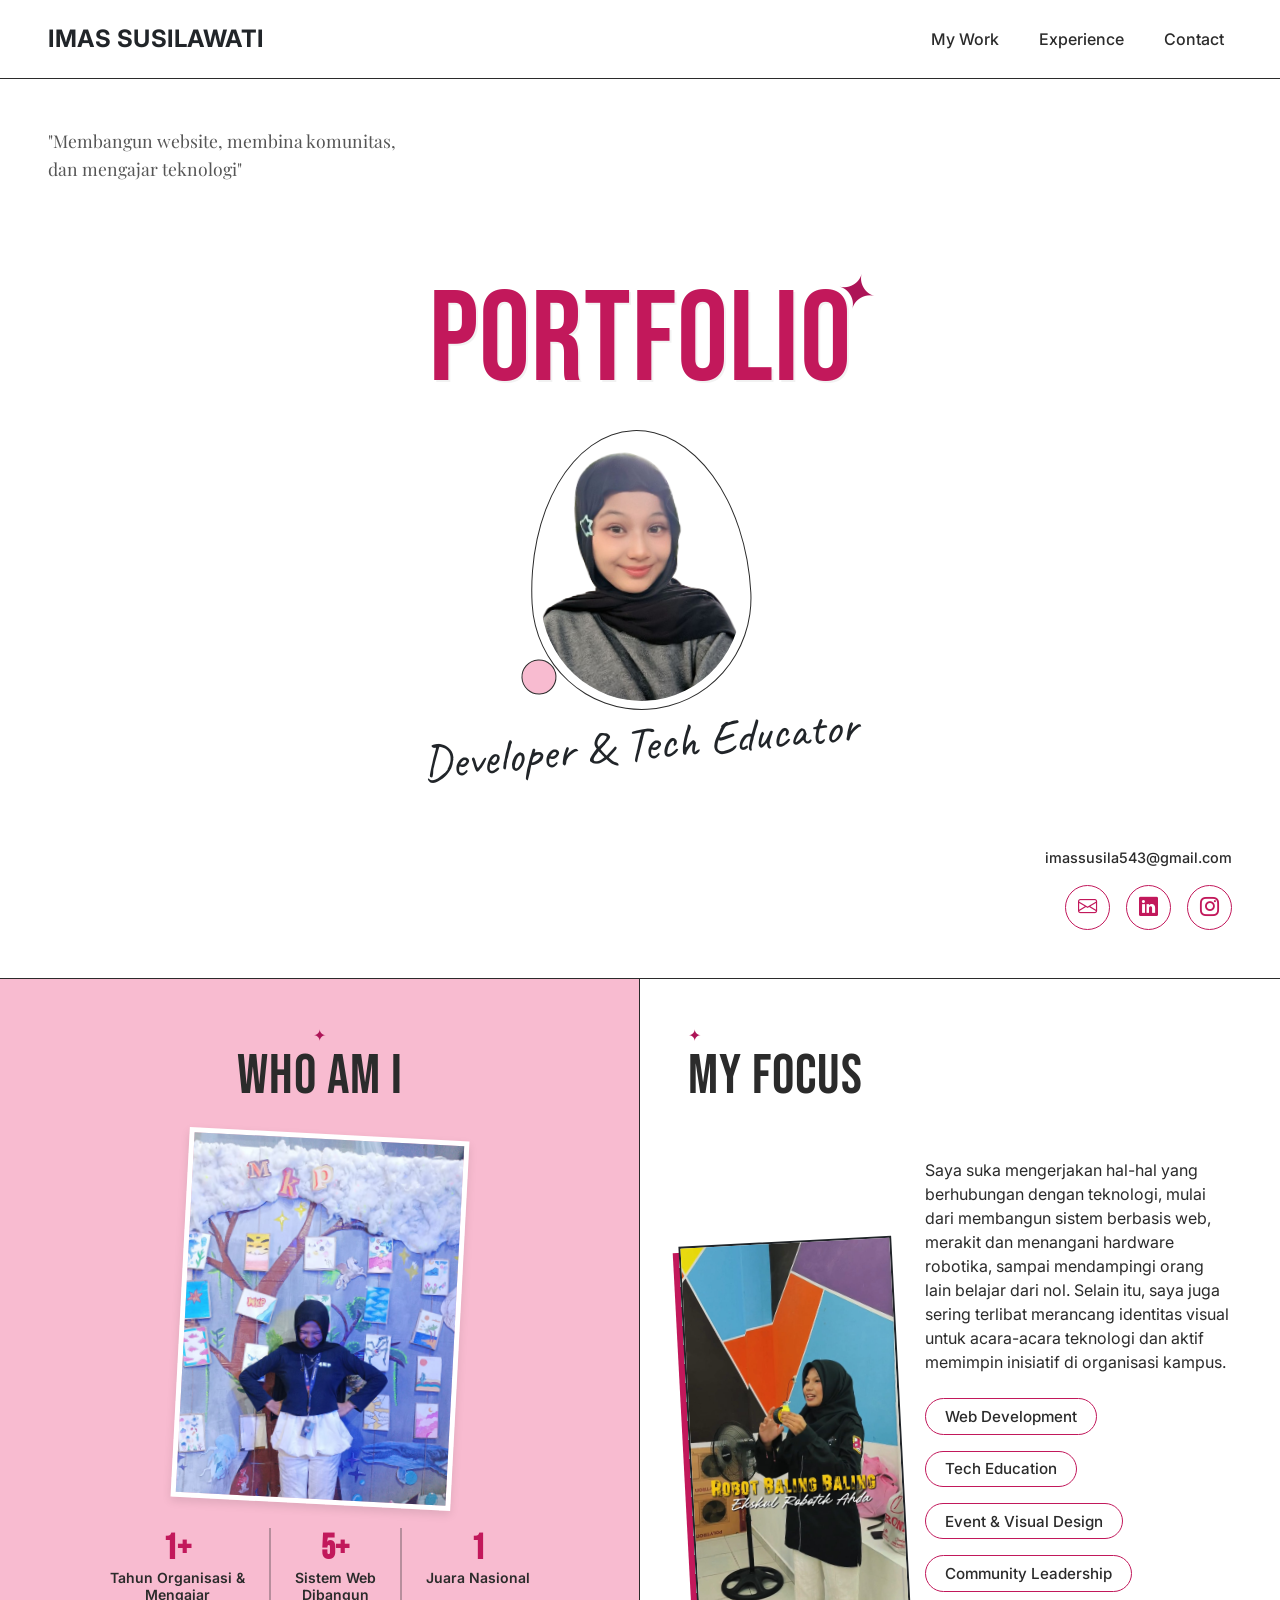
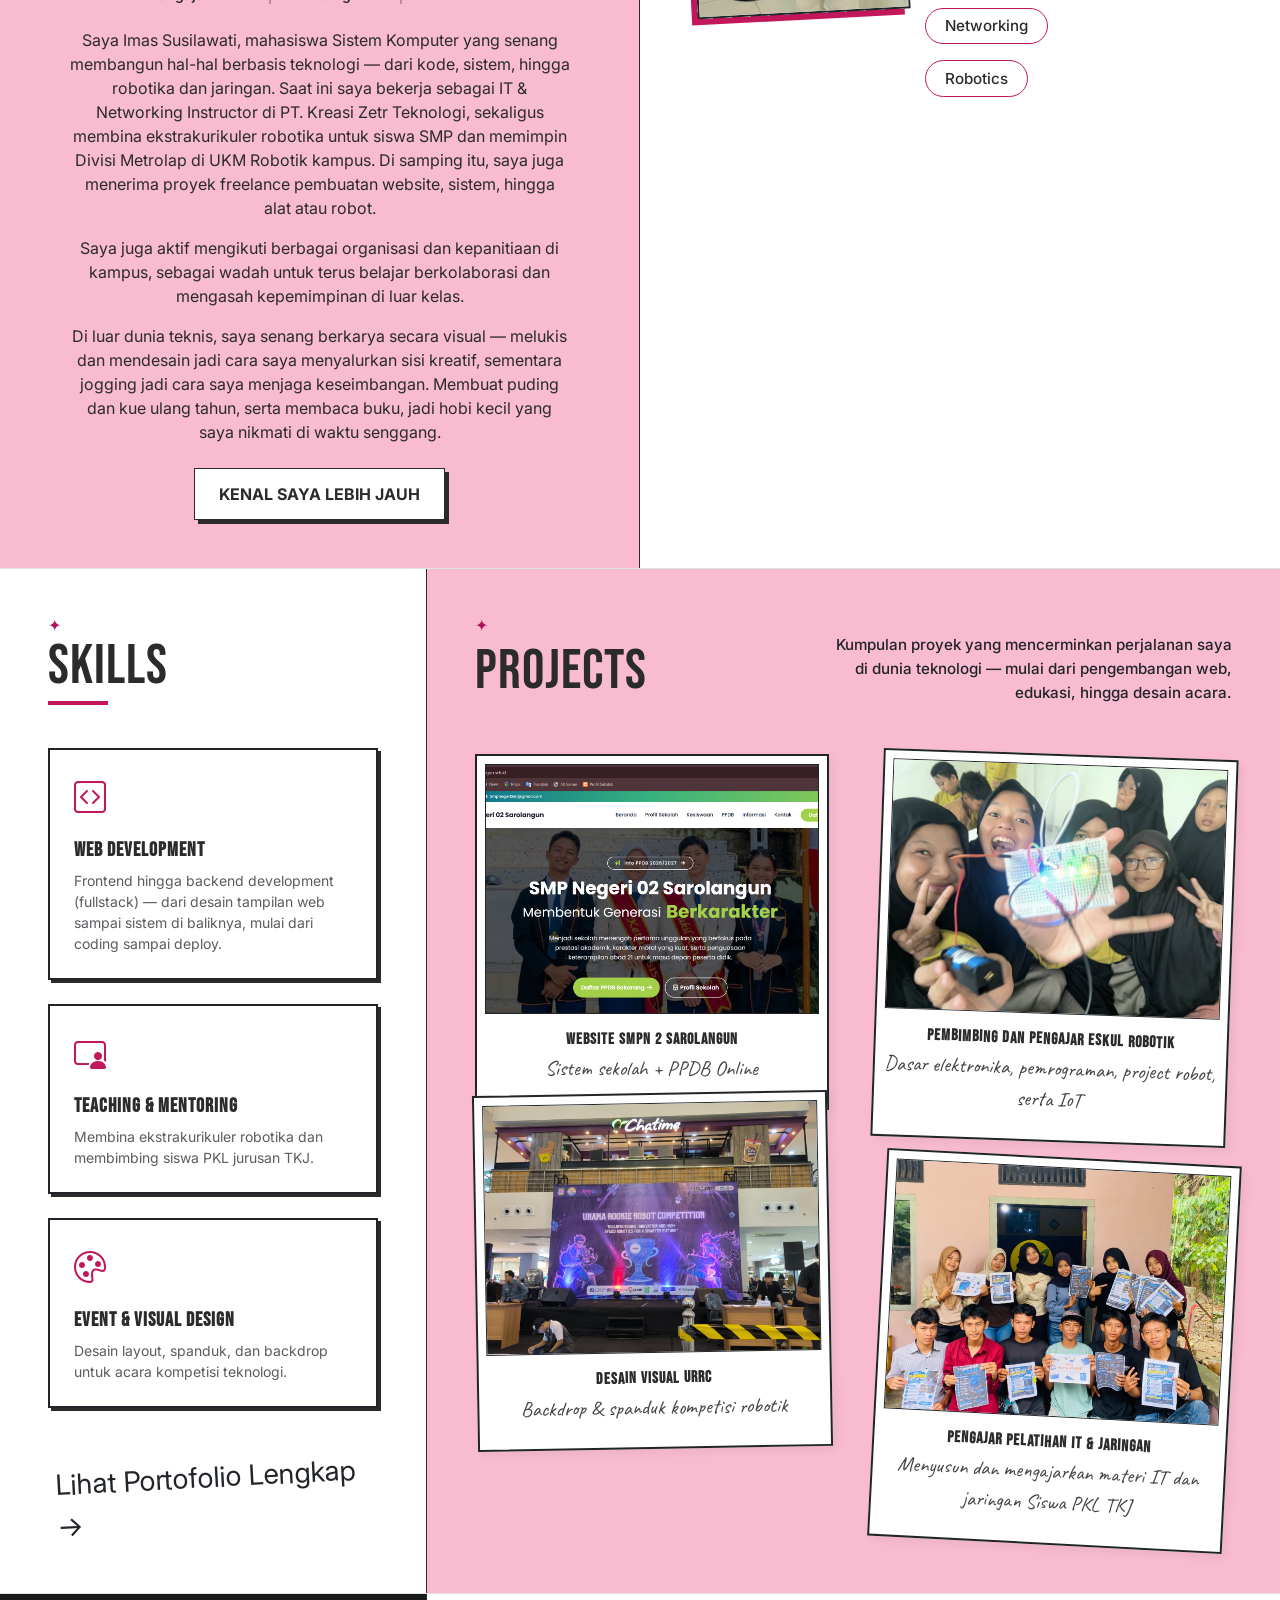
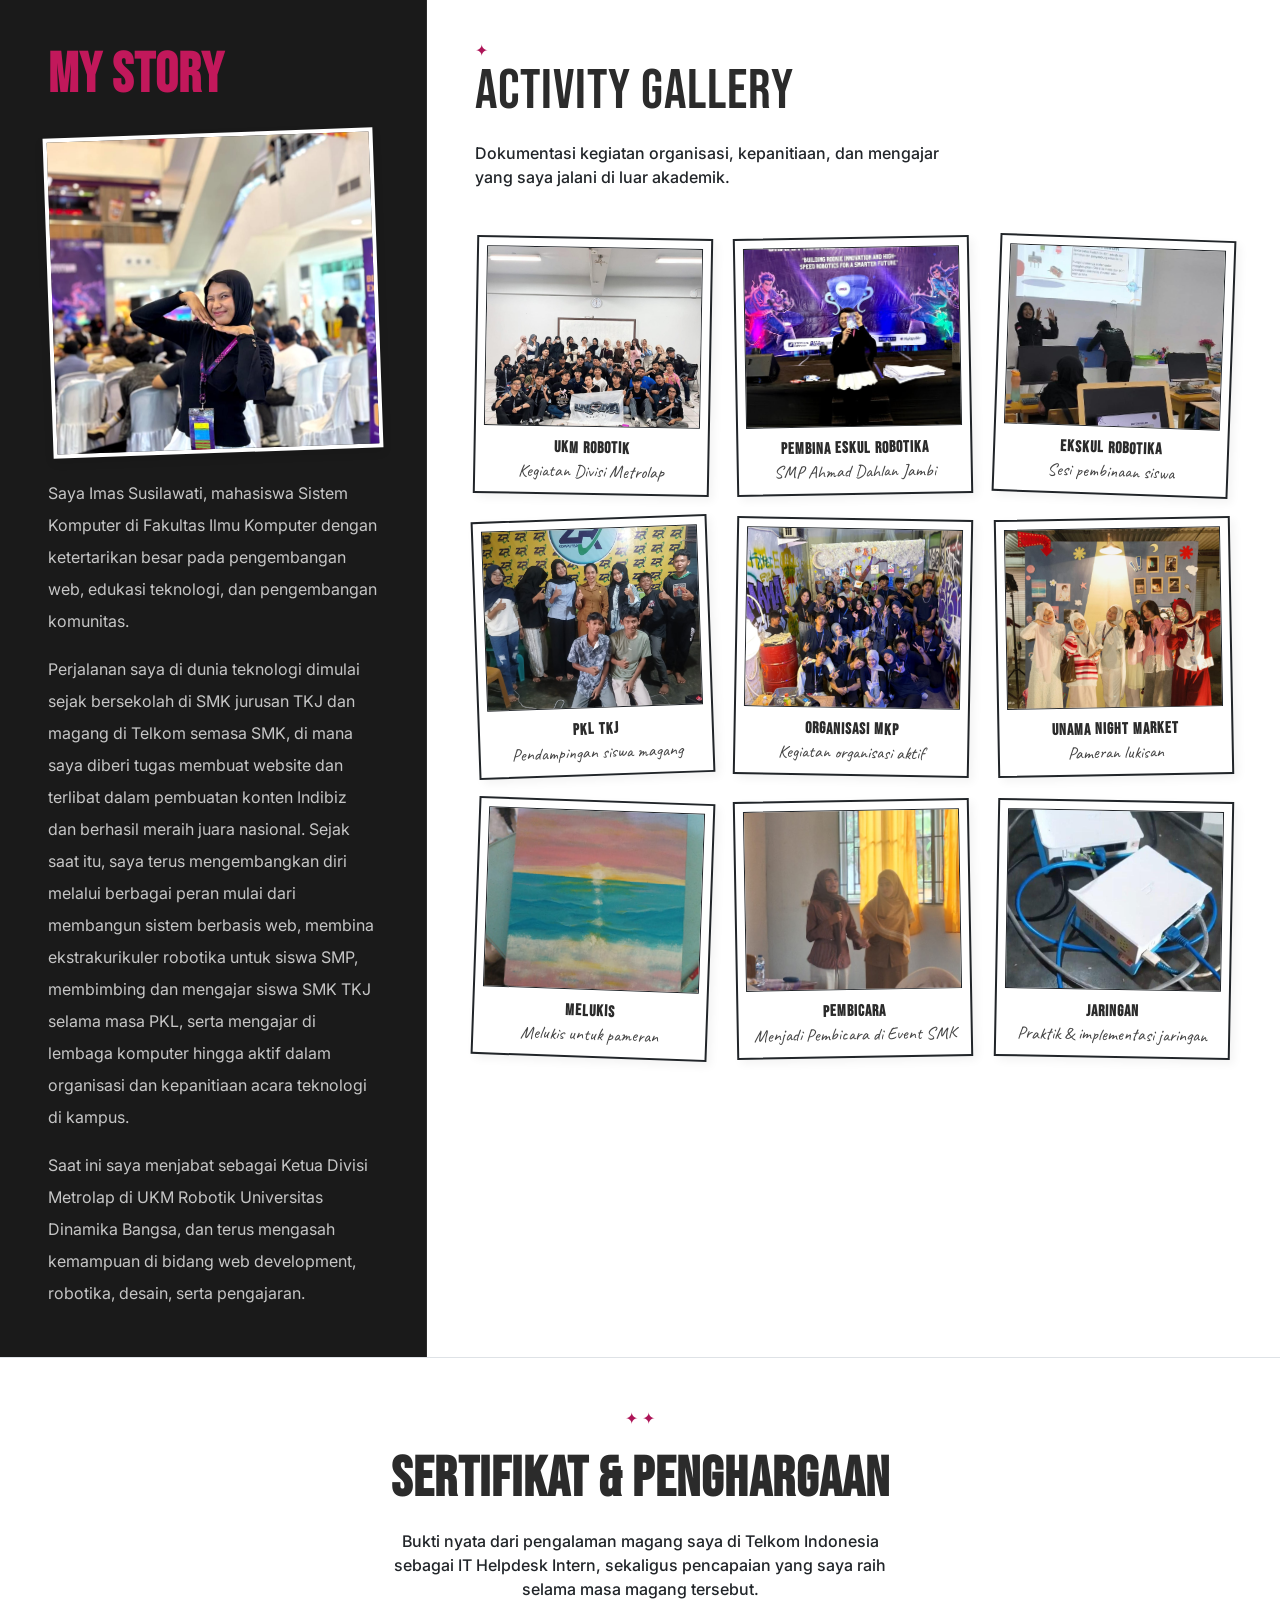
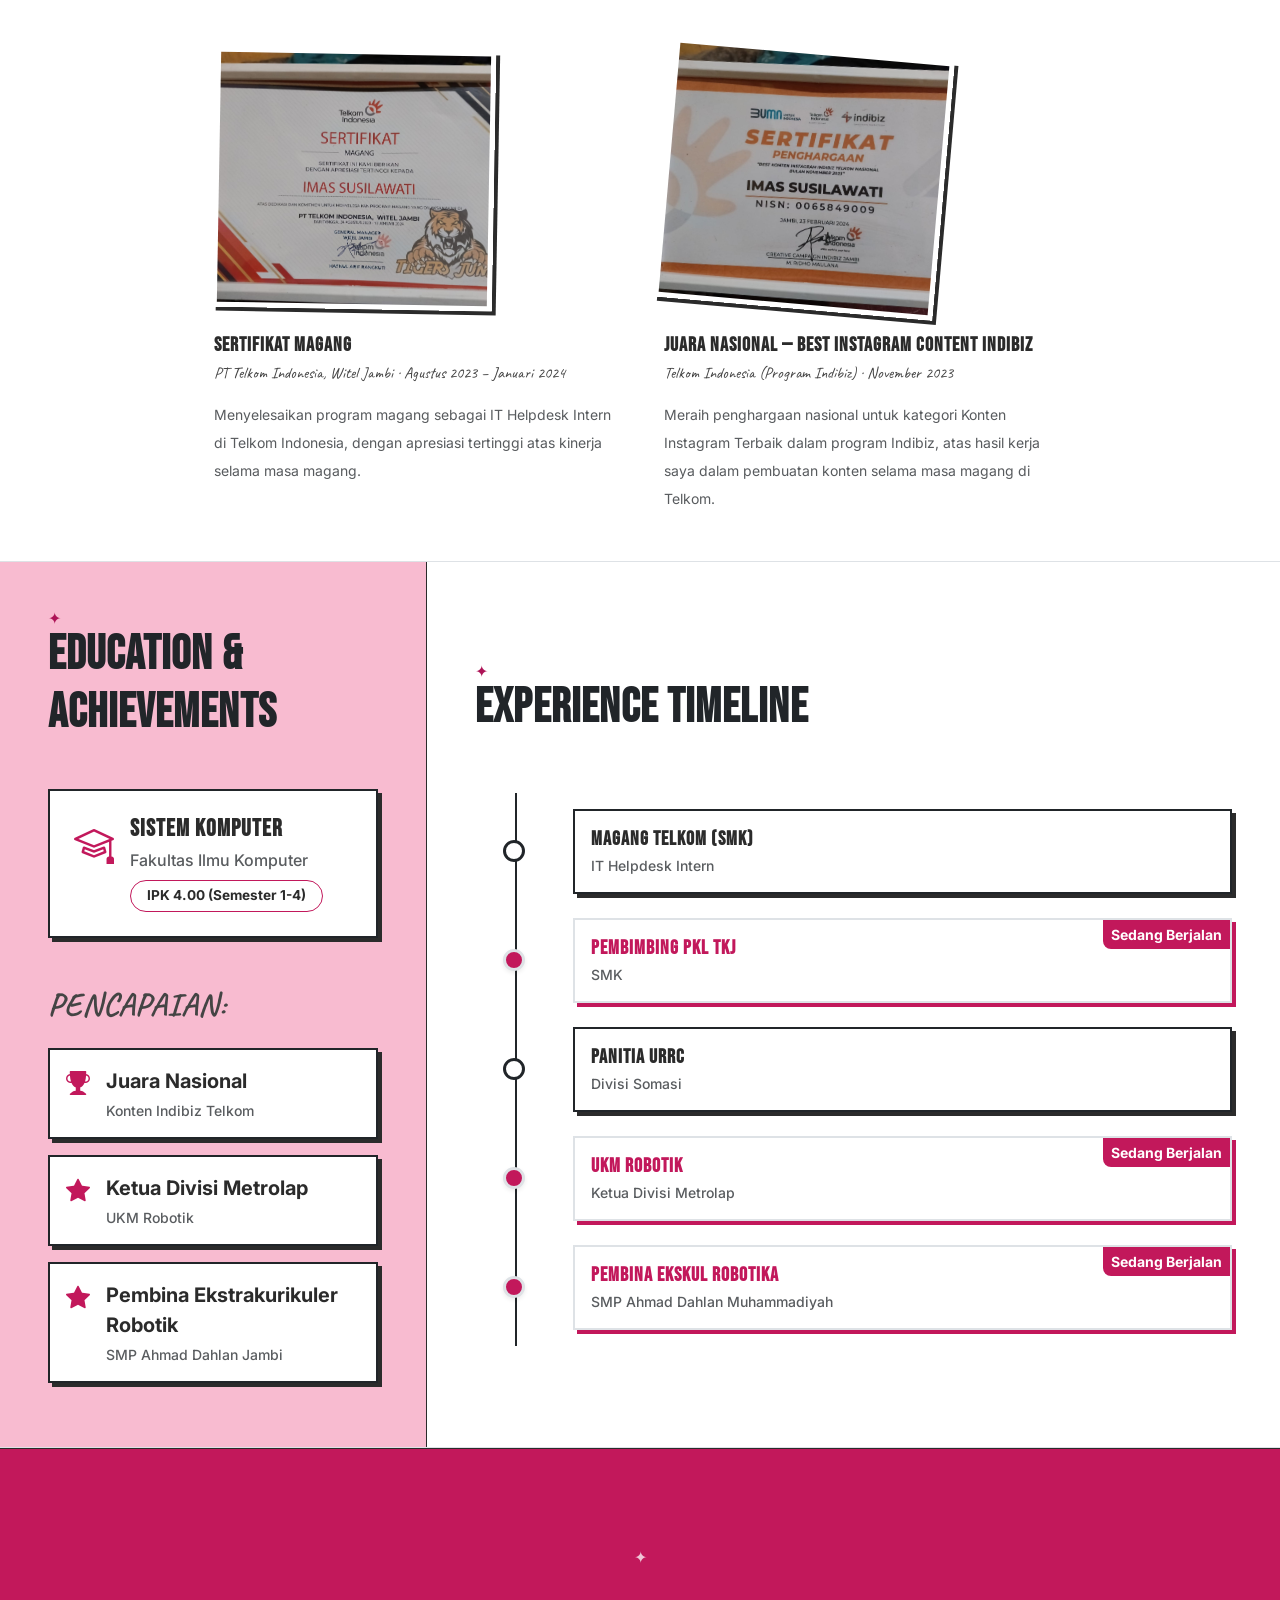
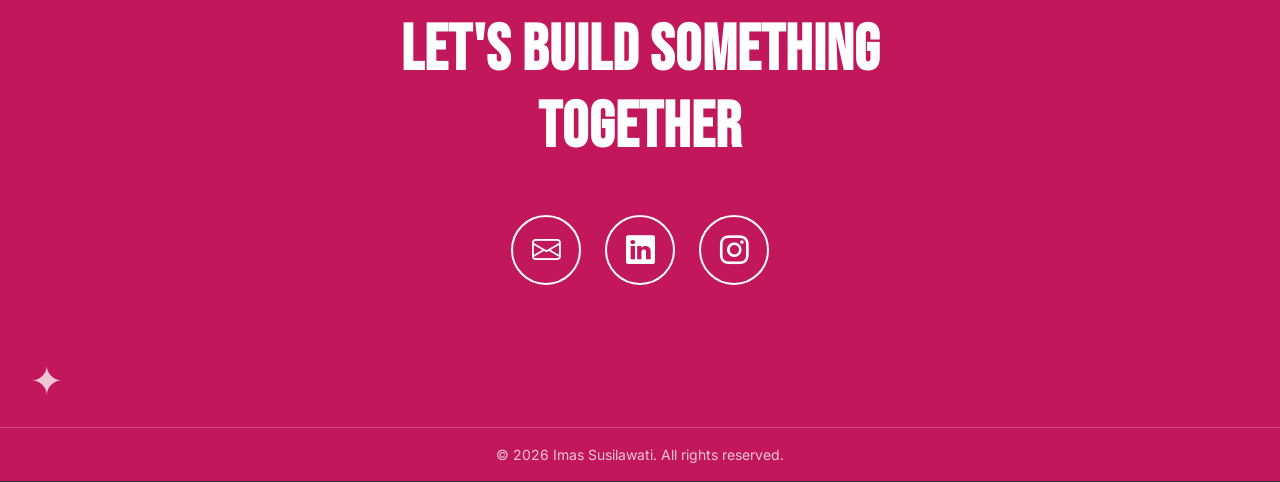
==== web-portofolio/index.html @ 9da208be "Convert to static site for GitHub Pages" ====
<!DOCTYPE html>
<html lang="id">
<head>
    <meta charset="UTF-8">
    <meta name="viewport" content="width=device-width, initial-scale=1.0">
    <title>Imas Susilawati - Portfolio</title>
    <!-- Google Fonts -->
    <link rel="preconnect" href="https://fonts.googleapis.com">
    <link rel="preconnect" href="https://fonts.gstatic.com" crossorigin>
    <link href="https://fonts.googleapis.com/css2?family=Bebas+Neue&family=Inter:wght@400;500;600;700&family=Playfair+Display:ital@1&family=Caveat:wght@700&display=swap" rel="stylesheet">
    <!-- Bootstrap 5 CSS -->
    <link href="https://cdn.jsdelivr.net/npm/bootstrap@5.3.2/dist/css/bootstrap.min.css" rel="stylesheet">
    <!-- Bootstrap Icons -->
    <link rel="stylesheet" href="https://cdn.jsdelivr.net/npm/bootstrap-icons@1.11.1/font/bootstrap-icons.css">
    <!-- Custom CSS -->
    <link rel="stylesheet" href="css/style.css">
</head>
<body data-bs-spy="scroll" data-bs-target="#mainNavbar" data-bs-smooth-scroll="true" tabindex="0">

    <!-- Sticky Navbar -->
    <nav id="mainNavbar" class="navbar navbar-expand-lg sticky-top custom-navbar">
        <div class="container-fluid px-4 px-md-5">
            <a class="navbar-brand fw-bold text-dark fs-4" href="#">IMAS SUSILAWATI</a>
            <button class="navbar-toggler" type="button" data-bs-toggle="collapse" data-bs-target="#navbarNav" aria-controls="navbarNav" aria-expanded="false" aria-label="Toggle navigation">
                <span class="navbar-toggler-icon"></span>
            </button>
            <div class="collapse navbar-collapse" id="navbarNav">
                <ul class="navbar-nav ms-auto">
                    <li class="nav-item">
                        <a class="nav-link" href="#my-work">My Work</a>
                    </li>
                    <li class="nav-item">
                        <a class="nav-link" href="#experience">Experience</a>
                    </li>
                    <li class="nav-item">
                        <a class="nav-link" href="#contact">Contact</a>
                    </li>
                </ul>
            </div>
        </div>
    </nav>

    <!-- Hero Section -->
    <section id="hero" class="hero-section bg-white d-flex align-items-center justify-content-center position-relative min-vh-100">
        
        <!-- Top Left Tagline -->
        <div class="position-absolute top-0 start-0 p-4 p-md-5 hero-tagline-container">
            <p class="hero-tagline text-muted m-0">"Membangun website, membina komunitas,<br>dan mengajar teknologi"</p>
        </div>
        
        <!-- Center Content -->
        <div class="container text-center hero-center-content z-2">
            <div class="position-relative d-inline-block">
                <h1 class="hero-title mb-0">PORTFOLIO</h1>
                <span class="spark-decoration title-spark">✦</span>
            </div>
            
            <div class="profile-wrapper mt-4 mb-2 mx-auto position-relative">
                <img src="images/profil.png" alt="Imas Susilawati" class="profile-img">
                <!-- Small decoration around photo -->
                <div class="profile-decoration"></div>
            </div>
            
            <div class="signature-text text-dark">Developer & Tech Educator</div>
        </div>
        
        <!-- Bottom Right Contacts -->
        <div class="position-absolute bottom-0 end-0 p-4 p-md-5 text-end z-2 hero-contact-container">
            <div class="contact-small-text mb-3">imassusila543@gmail.com</div>
            <div class="social-icons d-flex justify-content-end gap-3">
                <a href="https://mail.google.com/mail/?view=cm&fs=1&to=imassusila543@gmail.com" target="_blank" rel="noopener noreferrer" class="social-icon" title="Email"><i class="bi bi-envelope"></i></a>
                <a href="https://www.linkedin.com/in/imas-susilawati" target="_blank" rel="noopener noreferrer" class="social-icon" title="LinkedIn"><i class="bi bi-linkedin"></i></a>
                <a href="https://www.instagram.com/imas.sila?stkn=dXpha2s4cDh4dDR0" target="_blank" rel="noopener noreferrer" class="social-icon" title="Instagram"><i class="bi bi-instagram"></i></a>
            </div>
        </div>

    </section>

    <!-- ABOUT SECTION (Who Am I & My Focus) -->
    <section id="about" class="about-section container-fluid p-0 border-bottom">
        <div class="row g-0 h-100">
            <!-- Left Column: WHO AM I -->
            <div class="col-lg-6 about-col-left position-relative border-end-lg p-4 p-md-5 d-flex flex-column justify-content-start align-items-center text-center">
                <span class="spark-decoration top-left">✦</span>
                
                <h2 class="mb-4 display-4">WHO AM I</h2>
                
                <div class="polaroid-wrapper mb-4">
                    <img src="img/who i.jpeg" alt="Who Am I" class="img-fluid border border-5 border-white polaroid-photo">
                </div>
                
                <div class="stats-row d-flex justify-content-center gap-3 gap-md-4 mb-4">
                    <div class="stat-item">
                        <div class="fw-bold fs-3 stat-number">1+</div>
                        <div class="small fw-semibold">Tahun Organisasi &<br>Mengajar</div>
                    </div>
                    <div class="stat-divider border-start border-dark border-2"></div>
                    <div class="stat-item">
                        <div class="fw-bold fs-3 stat-number">5+</div>
                        <div class="small fw-semibold">Sistem Web<br>Dibangun</div>
                    </div>
                    <div class="stat-divider border-start border-dark border-2"></div>
                    <div class="stat-item">
                        <div class="fw-bold fs-3 stat-number">1</div>
                        <div class="small fw-semibold">Juara Nasional</div>
                    </div>
                </div>
                
                <p class="mb-3 max-w-text">Saya Imas Susilawati, mahasiswa Sistem Komputer yang senang membangun hal-hal berbasis teknologi — dari kode, sistem, hingga robotika dan jaringan. Saat ini saya bekerja sebagai IT & Networking Instructor di PT. Kreasi Zetr Teknologi, sekaligus membina ekstrakurikuler robotika untuk siswa SMP dan memimpin Divisi Metrolap di UKM Robotik kampus. Di samping itu, saya juga menerima proyek freelance pembuatan website, sistem, hingga alat atau robot.</p>
                <p class="mb-3 max-w-text">Saya juga aktif mengikuti berbagai organisasi dan kepanitiaan di kampus, sebagai wadah untuk terus belajar berkolaborasi dan mengasah kepemimpinan di luar kelas.</p>
                <p class="mb-4 max-w-text">Di luar dunia teknis, saya senang berkarya secara visual — melukis dan mendesain jadi cara saya menyalurkan sisi kreatif, sementara jogging jadi cara saya menjaga keseimbangan. Membuat puding dan kue ulang tahun, serta membaca buku, jadi hobi kecil yang saya nikmati di waktu senggang.</p>
                
                <a href="#experience" class="btn btn-scrapbook text-uppercase fw-bold">Kenal Saya Lebih Jauh</a>
            </div>
            
            <!-- Right Column: MY FOCUS -->
            <div class="col-lg-6 about-col-right position-relative p-4 p-md-5 bg-white d-flex flex-column justify-content-start">
                <span class="spark-decoration top-right">✦</span>
                
                <h2 class="mb-5 display-4 text-lg-start text-center">MY FOCUS</h2>
                
                <div class="row align-items-center">
                    <div class="col-md-5 mb-4 mb-md-0 text-center">
                        <img src="img/focus.jpeg" alt="My Focus" class="img-fluid border border-dark border-2 vertical-photo">
                    </div>
                    <div class="col-md-7">
                        <p class="mb-4 text-center text-md-start">Saya suka mengerjakan hal-hal yang berhubungan dengan teknologi, mulai dari membangun sistem berbasis web, merakit dan menangani hardware robotika, sampai mendampingi orang lain belajar dari nol. Selain itu, saya juga sering terlibat merancang identitas visual untuk acara-acara teknologi dan aktif memimpin inisiatif di organisasi kampus.</p>
                        
                        <div class="focus-pills d-flex flex-column gap-3">
                            <span class="badge rounded-pill focus-badge">Web Development</span>
                            <span class="badge rounded-pill focus-badge">Tech Education</span>
                            <span class="badge rounded-pill focus-badge">Event & Visual Design</span>
                            <span class="badge rounded-pill focus-badge">Community Leadership</span>
                            <span class="badge rounded-pill focus-badge">Networking</span>
                            <span class="badge rounded-pill focus-badge">Robotics</span>
                        </div>
                    </div>
                </div>
            </div>
        </div>
    </section>

    <!-- Next Sections Placeholders (to ensure scrolling) -->
    <!-- SKILLS & PROJECTS SECTION -->
    <section id="my-work" class="portfolio-section container-fluid p-0 border-bottom">
        <div class="row g-0 h-100">
            <!-- Left Column: SKILLS -->
            <div class="col-lg-5 col-xl-4 skills-col position-relative border-end-lg p-4 p-md-5 d-flex flex-column justify-content-start bg-white">
                <span class="spark-decoration top-right">✦</span>
                
                <h2 class="mb-5 display-4 position-relative d-inline-block title-underline">SKILLS</h2>
                
                <div class="skills-cards-container d-flex flex-column gap-4">
                    <!-- Skill 1 -->
                    <div class="skill-card border border-2 border-dark p-3 p-md-4 position-relative bg-white">
                        <div class="skill-icon-wrapper mb-3 text-primary-custom">
                            <i class="bi bi-code-square fs-2"></i>
                        </div>
                        <h4 class="mb-2 fw-bold fs-5">WEB DEVELOPMENT</h4>
                        <p class="mb-0 text-muted small">Frontend hingga backend development (fullstack) — dari desain tampilan web sampai sistem di baliknya, mulai dari coding sampai deploy.</p>
                    </div>
                    
                    <!-- Skill 2 -->
                    <div class="skill-card border border-2 border-dark p-3 p-md-4 position-relative bg-white">
                        <div class="skill-icon-wrapper mb-3 text-primary-custom">
                            <i class="bi bi-person-video3 fs-2"></i>
                        </div>
                        <h4 class="mb-2 fw-bold fs-5">TEACHING & MENTORING</h4>
                        <p class="mb-0 text-muted small">Membina ekstrakurikuler robotika dan membimbing siswa PKL jurusan TKJ.</p>
                    </div>
                    
                    <!-- Skill 3 -->
                    <div class="skill-card border border-2 border-dark p-3 p-md-4 position-relative bg-white">
                        <div class="skill-icon-wrapper mb-3 text-primary-custom">
                            <i class="bi bi-palette fs-2"></i>
                        </div>
                        <h4 class="mb-2 fw-bold fs-5">EVENT & VISUAL DESIGN</h4>
                        <p class="mb-0 text-muted small">Desain layout, spanduk, dan backdrop untuk acara kompetisi teknologi.</p>
                    </div>
                </div>
                
                <div class="mt-5 text-center text-lg-start">
                    <span class="script-font text-dark fs-3 ms-lg-2 signature-text-small" style="transform: rotate(-3deg); display: inline-block;">Lihat Portofolio Lengkap &rarr;</span>
                </div>
            </div>
            
            <!-- Right Column: PROJECTS -->
            <div class="col-lg-7 col-xl-8 projects-col position-relative p-4 p-md-5 d-flex flex-column justify-content-start">
                <span class="spark-decoration top-right">✦</span>
                
                <div class="d-flex flex-column flex-md-row justify-content-between align-items-md-end mb-5">
                    <h2 class="mb-3 mb-md-0 display-4">PROJECTS</h2>
                    <p class="text-md-end mb-0 max-w-text-small text-dark fw-medium">Kumpulan proyek yang mencerminkan perjalanan saya di dunia teknologi — mulai dari pengembangan web, edukasi, hingga desain acara.</p>
                </div>
                
                <div class="row g-4 g-lg-5 masonry-row">
                    <!-- Project 1 -->
                    <div class="col-md-6">
                        <div class="project-polaroid bg-white border border-2 border-dark p-2 pb-4 text-center">
                            <img src="img/web smp.png" alt="Website SMPN 2" class="img-fluid border border-dark border-1 mb-3 object-fit-cover" style="height: 250px; width: 100%;">
                            <h5 class="fw-bold mb-1 fs-6">Website SMPN 2 Sarolangun</h5>
                            <p class="small text-muted mb-0 font-script-caption">Sistem sekolah + PPDB Online</p>
                        </div>
                    </div>
                    <!-- Project 2 -->
                    <div class="col-md-6 mt-md-5"> <!-- offset second column for masonry feel -->
                        <div class="project-polaroid bg-white border border-2 border-dark p-2 pb-4 text-center project-rotate-1">
                            <img src="img/ahda robotik.jpeg" alt="Kurikulum Robotika" class="img-fluid border border-dark border-1 mb-3 object-fit-cover" style="height: 250px; width: 100%;">
                            <h5 class="fw-bold mb-1 fs-6">Pembimbing dan Pengajar Eskul Robotik</h5>
                            <p class="small text-muted mb-0 font-script-caption">Dasar elektronika, pemrograman, project robot, serta IoT</p>
                        </div>
                    </div>
                    <!-- Project 3 -->
                    <div class="col-md-6 mt-md-n4">
                        <div class="project-polaroid bg-white border border-2 border-dark p-2 pb-4 text-center project-rotate-2">
                            <img src="img/backdrop.jpeg" alt="Desain Visual URRC" class="img-fluid border border-dark border-1 mb-3 object-fit-cover" style="height: 250px; width: 100%;">
                            <h5 class="fw-bold mb-1 fs-6">Desain Visual URRC</h5>
                            <p class="small text-muted mb-0 font-script-caption">Backdrop & spanduk kompetisi robotik</p>
                        </div>
                    </div>
                    <!-- Project 4 -->
                    <div class="col-md-6 mt-md-3">
                        <div class="project-polaroid bg-white border border-2 border-dark p-2 pb-4 text-center project-rotate-3">
                            <img src="img/PKL.jpeg" alt="Pelatihan IT & Jaringan" class="img-fluid border border-dark border-1 mb-3 object-fit-cover" style="height: 250px; width: 100%;">
                            <h5 class="fw-bold mb-1 fs-6">PENGAJAR PELATIHAN IT & JARINGAN</h5>
                            <p class="small text-muted mb-0 font-script-caption">Menyusun dan mengajarkan materi IT dan jaringan Siswa PKL TKJ</p>
                        </div>
                    </div>
                </div>
            </div>
        </div>
    </section>
    <!-- EXPERIENCE SECTION -->
    <section id="experience" class="experience-section container-fluid p-0 border-bottom">
        <div class="row g-0 h-100">
            <!-- Left Column: MY STORY -->
            <div class="col-lg-5 col-xl-4 story-col position-relative border-end-lg p-4 p-md-5 d-flex flex-column justify-content-start text-white" style="background-color: #1a1a1a;">
                <h2 class="mb-4 display-4 text-primary-custom fw-bold">MY STORY</h2>
                
                <div class="story-img-wrapper mb-4 polaroid-photo" style="transform: rotate(-2deg);">
                    <img src="img/story.jpeg" alt="My Story Profile" class="img-fluid border border-4 border-white object-fit-cover w-100" style="height: 320px;">
                </div>
                
                <p class="mb-3 max-w-text fs-6 opacity-75 lh-lg">Saya Imas Susilawati, mahasiswa Sistem Komputer di Fakultas Ilmu Komputer dengan ketertarikan besar pada pengembangan web, edukasi teknologi, dan pengembangan komunitas.</p>
                <p class="mb-3 max-w-text fs-6 opacity-75 lh-lg">Perjalanan saya di dunia teknologi dimulai sejak bersekolah di SMK jurusan TKJ dan magang di Telkom semasa SMK, di mana saya diberi tugas membuat website dan terlibat dalam pembuatan konten Indibiz dan berhasil meraih juara nasional. Sejak saat itu, saya terus mengembangkan diri melalui berbagai peran mulai dari membangun sistem berbasis web, membina ekstrakurikuler robotika untuk siswa SMP, membimbing dan mengajar siswa SMK TKJ selama masa PKL, serta mengajar di lembaga komputer hingga aktif dalam organisasi dan kepanitiaan acara teknologi di kampus.</p>
                <p class="mb-0 max-w-text fs-6 opacity-75 lh-lg">Saat ini saya menjabat sebagai Ketua Divisi Metrolap di UKM Robotik Universitas Dinamika Bangsa, dan terus mengasah kemampuan di bidang web development, robotika, desain, serta pengajaran.</p>
            </div>
            
            <!-- Right Column: ACTIVITY GALLERY -->
            <div class="col-lg-7 col-xl-8 gallery-col position-relative p-4 p-md-5 d-flex flex-column justify-content-start bg-white">
                <span class="spark-decoration top-right">✦</span>
                
                <div class="d-flex flex-column mb-5">
                    <h2 class="mb-3 display-4">ACTIVITY GALLERY</h2>
                    <p class="mb-0 text-dark fw-medium fs-6 max-w-text">Dokumentasi kegiatan organisasi, kepanitiaan, dan mengajar yang saya jalani di luar akademik.</p>
                </div>
                
                <!-- 2x3 Grid (row of 2 on small, 3 on large) -->
                <div class="row g-3 g-md-4 gallery-grid">
                    <div class="col-6 col-md-4">
                        <div class="gallery-item bg-white p-2 border border-2 border-dark text-center h-100 d-flex flex-column project-polaroid" style="transform: rotate(1deg);">
                            <img src="img/robotik.jpeg" alt="UKM Robotik" class="img-fluid border border-1 border-dark mb-2 flex-grow-1 object-fit-cover" style="height: 180px;">
                            <h6 class="fw-bold mb-0 fs-6 mt-1">UKM Robotik</h6>
                            <small class="text-muted font-script-caption" style="font-size: 1.1rem;">Kegiatan Divisi Metrolap</small>
                        </div>
                    </div>
                    <div class="col-6 col-md-4">
                        <div class="gallery-item bg-white p-2 border border-2 border-dark text-center h-100 d-flex flex-column project-polaroid" style="transform: rotate(-1deg);">
                            <img src="img/urrc.jpeg" alt="URRC" class="img-fluid border border-1 border-dark mb-2 flex-grow-1 object-fit-cover" style="height: 180px;">
                            <h6 class="fw-bold mb-0 fs-6 mt-1">Pembina Eskul Robotika</h6>
                            <small class="text-muted font-script-caption" style="font-size: 1.1rem;">SMP Ahmad Dahlan Jambi</small>
                        </div>
                    </div>
                    <div class="col-6 col-md-4">
                        <div class="gallery-item bg-white p-2 border border-2 border-dark text-center h-100 d-flex flex-column project-polaroid" style="transform: rotate(2deg);">
                            <img src="img/ahda.jpeg" alt="Ekskul Robotika" class="img-fluid border border-1 border-dark mb-2 flex-grow-1 object-fit-cover" style="height: 180px;">
                            <h6 class="fw-bold mb-0 fs-6 mt-1">Ekskul Robotika</h6>
                            <small class="text-muted font-script-caption" style="font-size: 1.1rem;">Sesi pembinaan siswa</small>
                        </div>
                    </div>
                    <div class="col-6 col-md-4">
                        <div class="gallery-item bg-white p-2 border border-2 border-dark text-center h-100 d-flex flex-column project-polaroid" style="transform: rotate(-2deg);">
                            <img src="img/ZR.jpeg" alt="PKL TKJ" class="img-fluid border border-1 border-dark mb-2 flex-grow-1 object-fit-cover" style="height: 180px;">
                            <h6 class="fw-bold mb-0 fs-6 mt-1">PKL TKJ</h6>
                            <small class="text-muted font-script-caption" style="font-size: 1.1rem;">Pendampingan siswa magang</small>
                        </div>
                    </div>
                    <div class="col-6 col-md-4">
                        <div class="gallery-item bg-white p-2 border border-2 border-dark text-center h-100 d-flex flex-column project-polaroid" style="transform: rotate(1deg);">
                            <img src="img/mkp.jpeg" alt="Organisasi MKP" class="img-fluid border border-1 border-dark mb-2 flex-grow-1 object-fit-cover" style="height: 180px;">
                            <h6 class="fw-bold mb-0 fs-6 mt-1">Organisasi MKP</h6>
                            <small class="text-muted font-script-caption" style="font-size: 1.1rem;">Kegiatan organisasi aktif</small>
                        </div>
                    </div>
                    <div class="col-6 col-md-4">
                        <div class="gallery-item bg-white p-2 border border-2 border-dark text-center h-100 d-flex flex-column project-polaroid" style="transform: rotate(-1deg);">
                            <img src="img/unm.jpeg" alt="Unama Night Market" class="img-fluid border border-1 border-dark mb-2 flex-grow-1 object-fit-cover" style="height: 180px;">
                            <h6 class="fw-bold mb-0 fs-6 mt-1">Unama Night Market</h6>
                            <small class="text-muted font-script-caption" style="font-size: 1.1rem;">Pameran lukisan</small>
                        </div>
                    </div>
                    <div class="col-6 col-md-4">
                        <div class="gallery-item bg-white p-2 border border-2 border-dark text-center h-100 d-flex flex-column project-polaroid" style="transform: rotate(2deg);">
                            <img src="img/melukis.jpeg" alt="Melukis" class="img-fluid border border-1 border-dark mb-2 flex-grow-1 object-fit-cover" style="height: 180px;">
                            <h6 class="fw-bold mb-0 fs-6 mt-1">Melukis</h6>
                            <small class="text-muted font-script-caption" style="font-size: 1.1rem;">Melukis untuk pameran</small>
                        </div>
                    </div>
                    <div class="col-6 col-md-4">
                        <div class="gallery-item bg-white p-2 border border-2 border-dark text-center h-100 d-flex flex-column project-polaroid" style="transform: rotate(-1deg);">
                            <img src="img/pemateri.jpeg" alt="Pemateri SMK" class="img-fluid border border-1 border-dark mb-2 flex-grow-1 object-fit-cover" style="height: 180px;">
                            <h6 class="fw-bold mb-0 fs-6 mt-1">Pembicara</h6>
                            <small class="text-muted font-script-caption" style="font-size: 1.1rem;">Menjadi Pembicara di Event SMK</small>
                        </div>
                    </div>
                    <div class="col-6 col-md-4">
                        <div class="gallery-item bg-white p-2 border border-2 border-dark text-center h-100 d-flex flex-column project-polaroid" style="transform: rotate(1deg);">
                            <img src="img/jaringan.jpeg" alt="Jaringan" class="img-fluid border border-1 border-dark mb-2 flex-grow-1 object-fit-cover" style="height: 180px;">
                            <h6 class="fw-bold mb-0 fs-6 mt-1">Jaringan</h6>
                            <small class="text-muted font-script-caption" style="font-size: 1.1rem;">Praktik & implementasi jaringan</small>
                        </div>
                    </div>
                </div>
            </div>
        </div>
    </section>
    
    <!-- SERTIFIKAT & PENGHARGAAN SECTION -->
    <section id="certificates" class="certificates-section container-fluid p-4 p-md-5 bg-white border-bottom position-relative text-center">
        <span class="spark-decoration top-left">✦</span>
        <span class="spark-decoration top-right">✦</span>
        
        <h2 class="mb-3 display-4 fw-bold mt-3">SERTIFIKAT & PENGHARGAAN</h2>
        <p class="mb-5 mx-auto max-w-text text-dark fw-medium fs-6">Bukti nyata dari pengalaman magang saya di Telkom Indonesia sebagai IT Helpdesk Intern, sekaligus pencapaian yang saya raih selama masa magang tersebut.</p>
        
        <div class="row justify-content-center g-4 g-lg-5 mx-auto text-start" style="max-width: 900px;">
            <!-- Card 1 -->
            <div class="col-md-6">
                <div class="polaroid-wrapper mb-4 d-inline-block w-100" style="transform: rotate(-2deg);">
                    <img src="img/telkom.jpeg" alt="Sertifikat Magang" class="img-fluid border border-5 border-white polaroid-photo scrapbook-shadow object-fit-cover w-100" style="height: 260px;">
                </div>
                <h5 class="fw-bold mb-1 fs-5">Sertifikat Magang</h5>
                <p class="small text-muted font-script-caption mb-3" style="font-size: 1rem;">PT Telkom Indonesia, Witel Jambi &middot; Agustus 2023 – Januari 2024</p>
                <p class="text-dark opacity-75 small lh-lg mb-0">Menyelesaikan program magang sebagai IT Helpdesk Intern di Telkom Indonesia, dengan apresiasi tertinggi atas kinerja selama masa magang.</p>
            </div>
            
            <!-- Card 2 -->
            <div class="col-md-6">
                <div class="polaroid-wrapper mb-4 d-inline-block w-100 mt-4 mt-md-0" style="transform: rotate(2deg);">
                    <img src="img/indibidz.jpeg" alt="Juara Nasional Indibiz" class="img-fluid border border-5 border-white polaroid-photo scrapbook-shadow object-fit-cover w-100" style="height: 260px;">
                </div>
                <h5 class="fw-bold mb-1 fs-5">Juara Nasional — Best Instagram Content Indibiz</h5>
                <p class="small text-muted font-script-caption mb-3" style="font-size: 1rem;">Telkom Indonesia (Program Indibiz) &middot; November 2023</p>
                <p class="text-dark opacity-75 small lh-lg mb-0">Meraih penghargaan nasional untuk kategori Konten Instagram Terbaik dalam program Indibiz, atas hasil kerja saya dalam pembuatan konten selama masa magang di Telkom.</p>
            </div>
        </div>
    </section>
    
    <!-- EDU & TIMELINE SECTION -->
    <section id="edu-timeline" class="edu-timeline-section container-fluid p-0 border-bottom">
        <div class="row g-0 h-100">
            <!-- Left Column: EDUCATION & ACHIEVEMENTS -->
            <div class="col-lg-5 col-xl-4 position-relative border-end-lg p-4 p-md-5 d-flex flex-column justify-content-center bg-accent-custom" style="background-color: var(--accent-color);">
                <span class="spark-decoration top-right">✦</span>
                
                <h2 class="mb-5 display-5 fw-bold text-dark pe-4">EDUCATION &<br>ACHIEVEMENTS</h2>
                
                <div class="edu-card border border-2 border-dark p-4 bg-white mb-5 scrapbook-shadow transition-all hover-lift">
                    <div class="d-flex align-items-start gap-3">
                        <i class="bi bi-mortarboard fs-1 text-primary-custom"></i>
                        <div>
                            <h4 class="fw-bold mb-1">Sistem Komputer</h4>
                            <p class="mb-2 fw-medium text-muted">Fakultas Ilmu Komputer</p>
                            <span class="badge rounded-pill focus-badge fw-bold px-3 py-2 bg-white" style="font-size: 0.85rem;">IPK 4.00 (Semester 1-4)</span>
                        </div>
                    </div>
                </div>
                
                <div class="achievements-list">
                    <h5 class="fw-bold mb-4 font-script-caption fs-2">Pencapaian:</h5>
                    <ul class="list-unstyled d-flex flex-column gap-3">
                        <li class="d-flex align-items-start gap-3 bg-white p-3 border border-2 border-dark scrapbook-shadow hover-lift transition-all">
                            <i class="bi bi-trophy-fill text-primary-custom fs-4"></i>
                            <div>
                                <span class="fw-bold fs-5">Juara Nasional</span>
                                <div class="small text-muted fw-medium mt-1">Konten Indibiz Telkom</div>
                            </div>
                        </li>
                        <li class="d-flex align-items-start gap-3 bg-white p-3 border border-2 border-dark scrapbook-shadow hover-lift transition-all">
                            <i class="bi bi-star-fill text-primary-custom fs-4"></i>
                            <div>
                                <span class="fw-bold fs-5">Ketua Divisi Metrolap</span>
                                <div class="small text-muted fw-medium mt-1">UKM Robotik</div>
                            </div>
                        </li>
                        <li class="d-flex align-items-start gap-3 bg-white p-3 border border-2 border-dark scrapbook-shadow hover-lift transition-all">
                            <i class="bi bi-star-fill text-primary-custom fs-4"></i>
                            <div>
                                <span class="fw-bold fs-5">Pembina Ekstrakurikuler Robotik</span>
                                <div class="small text-muted fw-medium mt-1">SMP Ahmad Dahlan Jambi</div>
                            </div>
                        </li>
                    </ul>
                </div>
            </div>
            
            <!-- Right Column: TIMELINE -->
            <div class="col-lg-7 col-xl-8 position-relative p-4 p-md-5 bg-white d-flex flex-column justify-content-center">
                <span class="spark-decoration top-right">✦</span>
                
                <h2 class="mb-5 display-5 fw-bold text-dark">EXPERIENCE TIMELINE</h2>
                
                <div class="timeline-container position-relative ms-2 ms-md-4 mt-2 py-3">
                    <!-- Timeline Line -->
                    <div class="timeline-line position-absolute top-0 bottom-0 start-0 border-start border-2 border-dark ms-2 ms-md-3" style="left: 0; z-index: 1;"></div>
                    
                    <div class="d-flex flex-column gap-4 position-relative z-2">
                        <!-- Item 1 -->
                        <div class="timeline-item position-relative d-flex align-items-center">
                            <div class="timeline-dot bg-white border border-3 border-dark rounded-circle ms-0 ms-md-1" style="width: 22px; height: 22px; min-width: 22px;"></div>
                            <div class="timeline-content ms-4 ms-md-5 border border-2 border-dark p-3 bg-white w-100 scrapbook-shadow hover-lift transition-all">
                                <h5 class="fw-bold mb-1">Magang Telkom (SMK)</h5>
                                <p class="mb-0 text-muted small fw-medium">IT Helpdesk Intern</p>
                            </div>
                        </div>
                        
                        <!-- Item 2 -->
                        <div class="timeline-item position-relative d-flex align-items-center">
                            <div class="timeline-dot bg-primary-custom border border-3 border-primary-custom rounded-circle ms-0 ms-md-1 shadow-sm" style="width: 22px; height: 22px; min-width: 22px;"></div>
                            <div class="timeline-content ms-4 ms-md-5 border border-2 border-primary-custom p-3 bg-white w-100 scrapbook-shadow-pink hover-lift transition-all position-relative overflow-hidden">
                                <div class="position-absolute top-0 end-0 bg-primary-custom text-white small px-2 py-1 fw-bold" style="border-bottom-left-radius: 8px;">Sedang Berjalan</div>
                                <h5 class="fw-bold mb-1 mt-2 mt-md-0 text-primary-custom">Pembimbing PKL TKJ</h5>
                                <p class="mb-0 text-muted small fw-medium">SMK</p>
                            </div>
                        </div>
                        
                        <!-- Item 3 -->
                        <div class="timeline-item position-relative d-flex align-items-center">
                            <div class="timeline-dot bg-white border border-3 border-dark rounded-circle ms-0 ms-md-1" style="width: 22px; height: 22px; min-width: 22px;"></div>
                            <div class="timeline-content ms-4 ms-md-5 border border-2 border-dark p-3 bg-white w-100 scrapbook-shadow hover-lift transition-all">
                                <h5 class="fw-bold mb-1">Panitia URRC</h5>
                                <p class="mb-0 text-muted small fw-medium">Divisi Somasi</p>
                            </div>
                        </div>
                        
                        <!-- Item 4 -->
                        <div class="timeline-item position-relative d-flex align-items-center">
                            <div class="timeline-dot bg-primary-custom border border-3 border-primary-custom rounded-circle ms-0 ms-md-1 shadow-sm" style="width: 22px; height: 22px; min-width: 22px;"></div>
                            <div class="timeline-content ms-4 ms-md-5 border border-2 border-primary-custom p-3 bg-white w-100 scrapbook-shadow-pink hover-lift transition-all position-relative overflow-hidden">
                                <div class="position-absolute top-0 end-0 bg-primary-custom text-white small px-2 py-1 fw-bold" style="border-bottom-left-radius: 8px;">Sedang Berjalan</div>
                                <h5 class="fw-bold mb-1 mt-2 mt-md-0 text-primary-custom">UKM Robotik</h5>
                                <p class="mb-0 text-muted small fw-medium">Ketua Divisi Metrolap</p>
                            </div>
                        </div>
                        
                        <!-- Item 5 -->
                        <div class="timeline-item position-relative d-flex align-items-center">
                            <div class="timeline-dot bg-primary-custom border border-3 border-primary-custom rounded-circle ms-0 ms-md-1 shadow-sm" style="width: 22px; height: 22px; min-width: 22px;"></div>
                            <div class="timeline-content ms-4 ms-md-5 border border-2 border-primary-custom p-3 bg-white w-100 scrapbook-shadow-pink hover-lift transition-all position-relative overflow-hidden">
                                <div class="position-absolute top-0 end-0 bg-primary-custom text-white small px-2 py-1 fw-bold" style="border-bottom-left-radius: 8px;">Sedang Berjalan</div>
                                <h5 class="fw-bold mb-1 mt-2 mt-md-0 text-primary-custom">Pembina Ekskul Robotika</h5>
                                <p class="mb-0 text-muted small fw-medium">SMP Ahmad Dahlan Muhammadiyah</p>
                            </div>
                        </div>
                    </div>
                </div>
                
            </div>
        </div>
    </section>
    
    <!-- CONTACT SECTION (FOOTER) -->
    <section id="contact" class="contact-section position-relative bg-primary-custom text-white d-flex align-items-center justify-content-center flex-column" style="min-height: 70vh;">
        <!-- Spark Decoration -->
        <span class="spark-decoration top-right text-white opacity-75">✦</span>
        <span class="spark-decoration" style="left: 30px; bottom: 80px; position: absolute; color: white; opacity: 0.75; font-size: 2.5rem;">✦</span>
        
        <div class="container text-center py-5 mb-4">
            <h2 class="display-3 fw-bold mb-5 px-3">LET'S BUILD SOMETHING<br>TOGETHER</h2>
            
            <div class="social-icons-contact d-flex justify-content-center gap-4 mb-4">
                <a href="https://mail.google.com/mail/?view=cm&fs=1&to=imassusila543@gmail.com" target="_blank" rel="noopener noreferrer" class="social-icon-outline" title="Email"><i class="bi bi-envelope"></i></a>
                <a href="https://www.linkedin.com/in/imas-susilawati" target="_blank" rel="noopener noreferrer" class="social-icon-outline" title="LinkedIn"><i class="bi bi-linkedin"></i></a>
                <a href="https://www.instagram.com/imas.sila?stkn=dXpha2s4cDh4dDR0" target="_blank" rel="noopener noreferrer" class="social-icon-outline" title="Instagram"><i class="bi bi-instagram"></i></a>
            </div>
        </div>
        
        <div class="footer-bottom position-absolute bottom-0 w-100 text-center py-3 border-top" style="border-color: rgba(255,255,255,0.2) !important;">
            <p class="mb-0 small opacity-75">&copy; 2026 Imas Susilawati. All rights reserved.</p>
        </div>
    </section>

    <!-- Bootstrap 5 JS Bundle -->
    <script src="https://cdn.jsdelivr.net/npm/bootstrap@5.3.2/dist/js/bootstrap.bundle.min.js"></script>
    <!-- Custom JS -->
    <script src="js/script.js"></script>
</body>
</html>
---- web-portofolio/css/style.css ----
/* DESIGN SYSTEM VARIABLES */
:root {
    --primary-color: #C2185B; /* Dusty Pink / Dark Pink */
    --accent-color: #F8BBD0; /* Blush / Light Pink */
    --text-dark: #2B2B2B; /* Charcoal */
    --accent-small: #AD1457; /* Bright Pink / Maroon */
    
    --font-heading: 'Bebas Neue', sans-serif;
    --font-body: 'Inter', sans-serif;
    --font-serif: 'Playfair Display', serif;
    --font-script: 'Caveat', cursive;
    
    --border-style: 1.5px solid var(--text-dark); /* Thin black border */
}

body {
    font-family: var(--font-body);
    color: var(--text-dark);
    background-color: #FFFFFF;
    margin: 0;
    padding: 0;
}

h1, h2, h3, h4, h5, h6 {
    font-family: var(--font-heading);
    text-transform: uppercase;
    letter-spacing: 1px;
}

/* NAVBAR STYLES */
.custom-navbar {
    background-color: #FFFFFF;
    border-bottom: var(--border-style);
    padding: 1rem 0;
}

.custom-navbar .navbar-brand {
    font-family: var(--font-body); /* Requested bold, not necessarily Bebas Neue */
    letter-spacing: 0.5px;
}

.custom-navbar .nav-link {
    color: var(--text-dark);
    font-weight: 500;
    margin-left: 1.5rem;
    transition: color 0.3s ease;
}

.custom-navbar .nav-link:hover,
.custom-navbar .nav-link.active {
    color: var(--primary-color);
}

/* SECTION STYLES */
section {
    padding: 100px 0;
    border-bottom: var(--border-style);
    position: relative;
    overflow: hidden;
}

section:nth-of-type(odd) {
    background-color: #FFFFFF;
}

section:nth-of-type(even) {
    background-color: var(--accent-color);
}

/* HERO SECTION SPECIFICS */
.hero-section {
    padding: 0;
}

.hero-tagline {
    font-family: var(--font-serif);
    font-size: 1.1rem;
    line-height: 1.6;
    color: #555 !important;
}

.hero-title {
    color: var(--primary-color);
    font-size: clamp(4rem, 10vw, 8rem);
    line-height: 1;
    text-shadow: 2px 2px 0px rgba(0,0,0,0.05);
}

/* Spark Decorations */
.spark-decoration {
    color: var(--accent-small);
    line-height: 1;
}

.title-spark {
    position: absolute;
    top: -10px;
    right: -25px;
    font-size: clamp(2rem, 4vw, 3rem);
    transform: rotate(15deg);
}

/* Profile Photo */
.profile-wrapper {
    width: 220px;
    height: 280px;
    /* Oval shape */
    border-radius: 50% 50% 50% 50% / 60% 60% 40% 40%;
    border: var(--border-style);
    padding: 8px;
    background-color: #fff;
    /* Scrapbook style rotation */
    transform: rotate(-3deg);
    transition: transform 0.4s ease;
}

.profile-wrapper:hover {
    transform: rotate(2deg) scale(1.02);
}

.profile-img {
    width: 100%;
    height: 100%;
    object-fit: cover;
    border-radius: 50% 50% 50% 50% / 60% 60% 40% 40%;
}

.profile-decoration {
    position: absolute;
    bottom: 20px;
    left: -15px;
    width: 35px;
    height: 35px;
    background-color: var(--accent-color);
    border: var(--border-style);
    border-radius: 50%;
    z-index: -1;
}

/* Signature */
.signature-text {
    font-family: var(--font-script);
    font-size: 3rem;
    transform: rotate(-5deg);
    margin-top: -10px;
}

/* Contacts */
.contact-small-text {
    font-size: 0.9rem;
    font-weight: 500;
}

.social-icons .social-icon {
    display: inline-flex;
    align-items: center;
    justify-content: center;
    width: 45px;
    height: 45px;
    border-radius: 50%;
    border: 1.5px solid var(--primary-color); /* Pink outline */
    color: var(--primary-color);
    font-size: 1.2rem;
    transition: all 0.3s ease;
    text-decoration: none;
    background-color: transparent;
}

.social-icons .social-icon:hover {
    background-color: var(--primary-color);
    color: #FFF;
    transform: translateY(-3px);
    box-shadow: 0 5px 15px rgba(194, 24, 91, 0.2);
}

/* Responsive adjustments */
@media (max-width: 768px) {
    .hero-tagline-container {
        position: relative !important;
        padding-top: 3rem !important;
        padding-bottom: 0 !important;
        text-align: center;
        width: 100%;
    }
    
    .hero-contact-container {
        position: relative !important;
        text-align: center !important;
        padding-top: 2rem !important;
        padding-bottom: 3rem !important;
        width: 100%;
    }
    
    .social-icons {
        justify-content: center !important;
    }
    
    .hero-section {
        flex-direction: column;
        justify-content: center !important;
    }
    
    .hero-center-content {
        margin-top: 2rem !important;
    }
}

/* ABOUT SECTION */
.about-section {
    padding: 0;
    border-bottom: var(--border-style);
}

.about-col-left {
    background-color: var(--accent-color);
}

.border-end-lg {
    border-right: var(--border-style);
}

.polaroid-photo {
    box-shadow: 0 4px 10px rgba(0,0,0,0.1);
    transform: rotate(3deg);
    transition: transform 0.3s ease;
}

.polaroid-wrapper {
    max-width: 280px;
}

.polaroid-wrapper:hover .polaroid-photo {
    transform: rotate(0deg) scale(1.02);
}

.stat-item {
    line-height: 1.2;
}

.stat-number {
    font-family: var(--font-heading);
    color: var(--primary-color);
    font-size: 2.2rem !important;
}

.stat-divider {
    opacity: 0.3;
}

.max-w-text {
    max-width: 500px;
}

.btn-scrapbook {
    border: var(--border-style);
    background-color: #fff;
    color: var(--text-dark);
    padding: 0.8rem 1.5rem;
    border-radius: 0;
    transition: all 0.3s ease;
    box-shadow: 4px 4px 0px var(--text-dark);
}

.btn-scrapbook:hover {
    transform: translate(2px, 2px);
    box-shadow: 2px 2px 0px var(--text-dark);
    background-color: var(--primary-color);
    color: #fff;
    border-color: var(--text-dark);
}

/* My Focus Section */
.about-col-right {
    background-color: #FFFFFF;
}

.vertical-photo {
    transform: rotate(-3deg);
    box-shadow: -6px 6px 0px var(--primary-color);
    max-width: 100%;
    transition: transform 0.3s ease;
}

.vertical-photo:hover {
    transform: rotate(0deg) scale(1.02);
}

.focus-badge {
    background-color: transparent;
    color: var(--text-dark);
    border: 1.5px solid var(--primary-color);
    padding: 0.6rem 1.2rem;
    font-size: 0.95rem;
    font-weight: 500;
    text-align: left;
    width: fit-content;
    transition: all 0.3s ease;
}

.focus-badge:hover {
    background-color: var(--primary-color);
    color: #FFFFFF;
    transform: translateX(5px);
}

@media (max-width: 991.98px) {
    .border-end-lg {
        border-right: none !important;
        border-bottom: var(--border-style) !important;
    }
}

/* SKILLS & PROJECTS SECTION */
.portfolio-section {
    padding: 0;
    border-bottom: var(--border-style);
}

.skills-col {
    background-color: #FFFFFF;
}

.projects-col {
    background-color: var(--accent-color);
}

.title-underline::after {
    content: '';
    position: absolute;
    bottom: -5px;
    left: 0;
    width: 60px;
    height: 4px;
    background-color: var(--primary-color);
}

/* Skill Cards */
.skill-card {
    transition: all 0.3s ease;
    box-shadow: 3px 3px 0px var(--text-dark);
}

.skill-card:hover {
    transform: translate(-3px, -3px);
    box-shadow: 6px 6px 0px var(--primary-color);
}

.text-primary-custom {
    color: var(--primary-color);
}

/* Projects Polaroid */
.project-polaroid {
    transition: all 0.3s ease;
    box-shadow: 4px 4px 10px rgba(0,0,0,0.05);
}

.project-polaroid:hover {
    transform: rotate(0deg) scale(1.02) !important;
    box-shadow: 4px 4px 0px var(--primary-color);
    border-color: var(--primary-color) !important;
    z-index: 2;
    position: relative;
}

.font-script-caption {
    font-family: var(--font-script);
    font-size: 1.3rem;
    color: #444 !important;
}

.project-rotate-1 { transform: rotate(2deg); }
.project-rotate-2 { transform: rotate(-1deg); }
.project-rotate-3 { transform: rotate(3deg); }

.max-w-text-small {
    max-width: 400px;
    font-size: 0.95rem;
    line-height: 1.6;
}

@media (min-width: 992px) {
    .masonry-row .mt-md-n4 {
        margin-top: -3rem !important;
    }
}

.bg-primary-custom {
    background-color: var(--primary-color) !important;
}

/* Scrapbook Effects */
.scrapbook-shadow {
    box-shadow: 4px 4px 0px var(--text-dark);
}

.scrapbook-shadow-pink {
    box-shadow: 4px 4px 0px var(--primary-color);
}

.hover-lift {
    transition: transform 0.2s ease, box-shadow 0.2s ease;
}

.hover-lift:hover {
    transform: translate(-3px, -3px);
    box-shadow: 6px 6px 0px var(--text-dark);
}

.scrapbook-shadow-pink.hover-lift:hover {
    box-shadow: 6px 6px 0px var(--primary-color);
}

.bg-accent-custom {
    background-color: var(--accent-color);
}

/* Contact Section */
.contact-section {
    border-top: var(--border-style);
    overflow: hidden;
}

.social-icon-outline {
    display: inline-flex;
    align-items: center;
    justify-content: center;
    width: 70px;
    height: 70px;
    border-radius: 50%;
    border: 2px solid #FFF;
    color: #FFF;
    font-size: 1.8rem;
    transition: all 0.3s ease;
    text-decoration: none;
    background-color: transparent;
}

.social-icon-outline:hover {
    background-color: #FFF;
    color: var(--primary-color);
    transform: translateY(-5px);
    box-shadow: 0 10px 20px rgba(0,0,0,0.15);
}
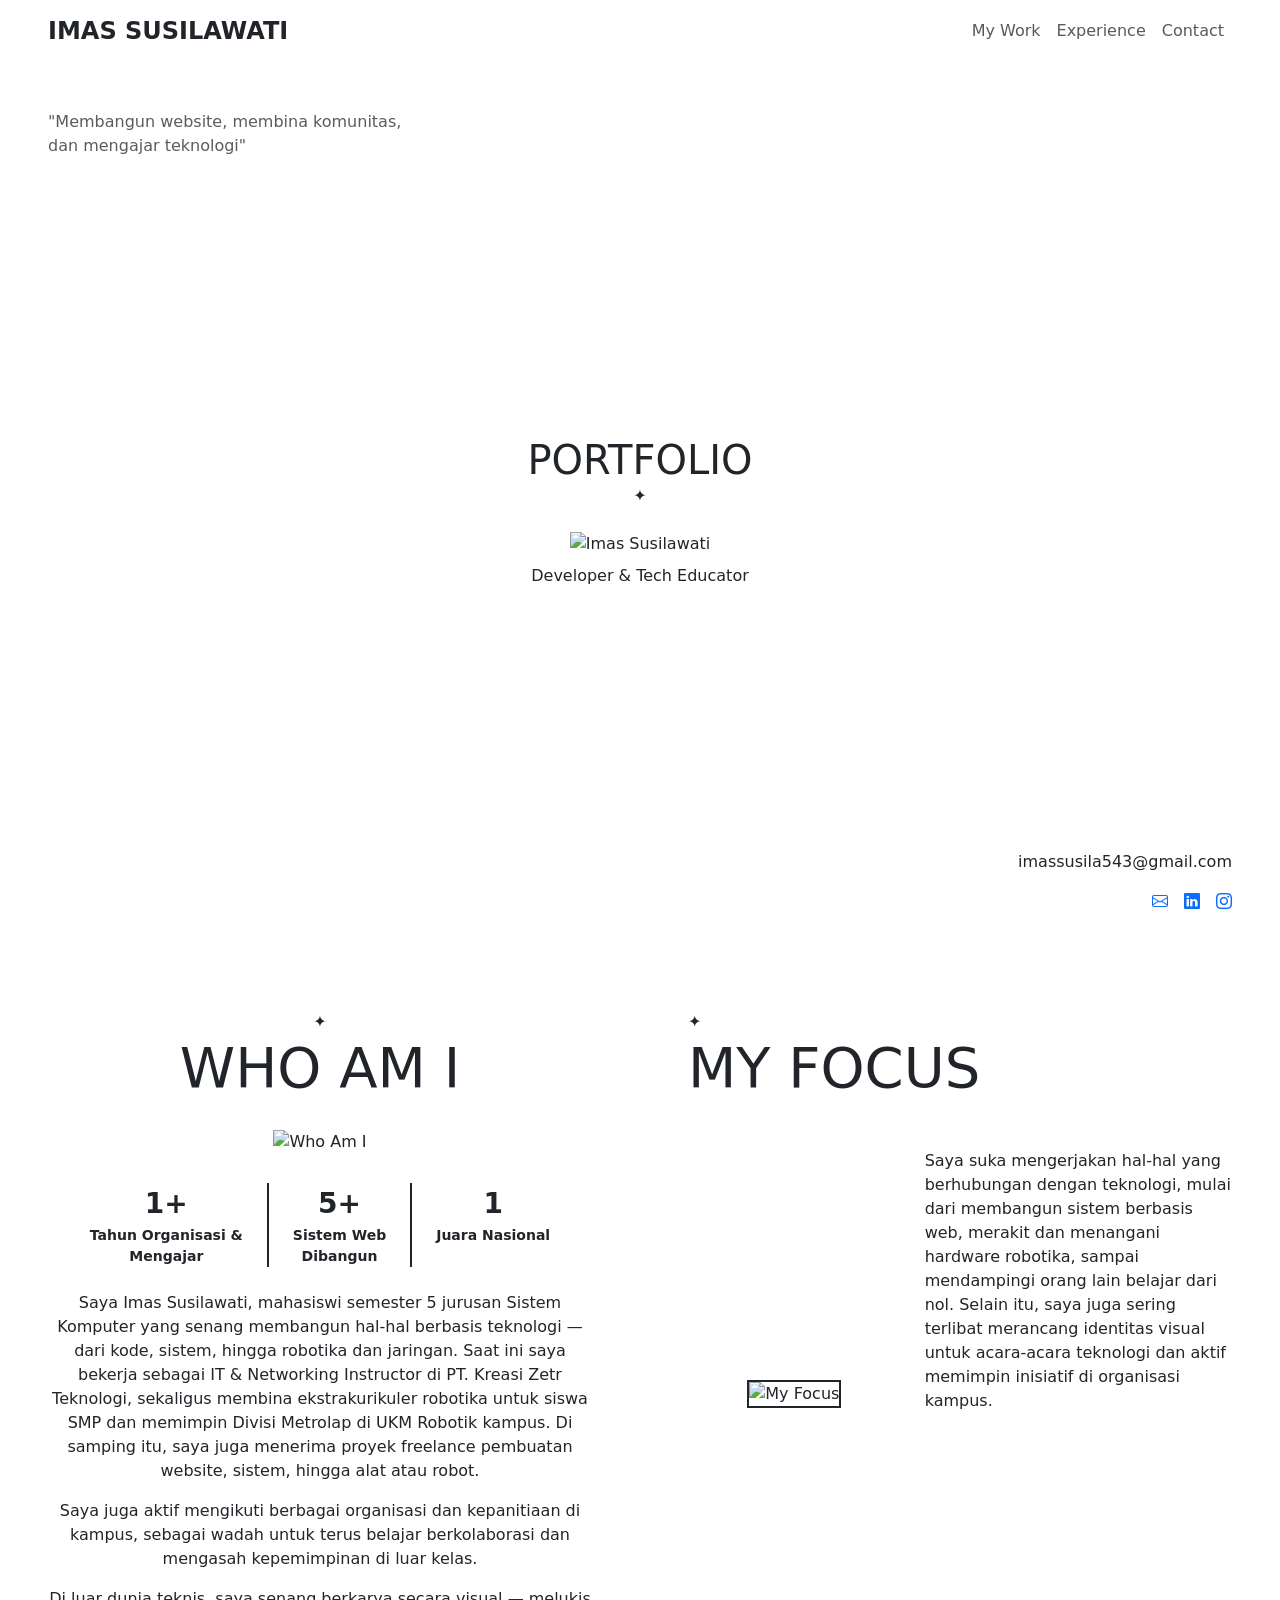
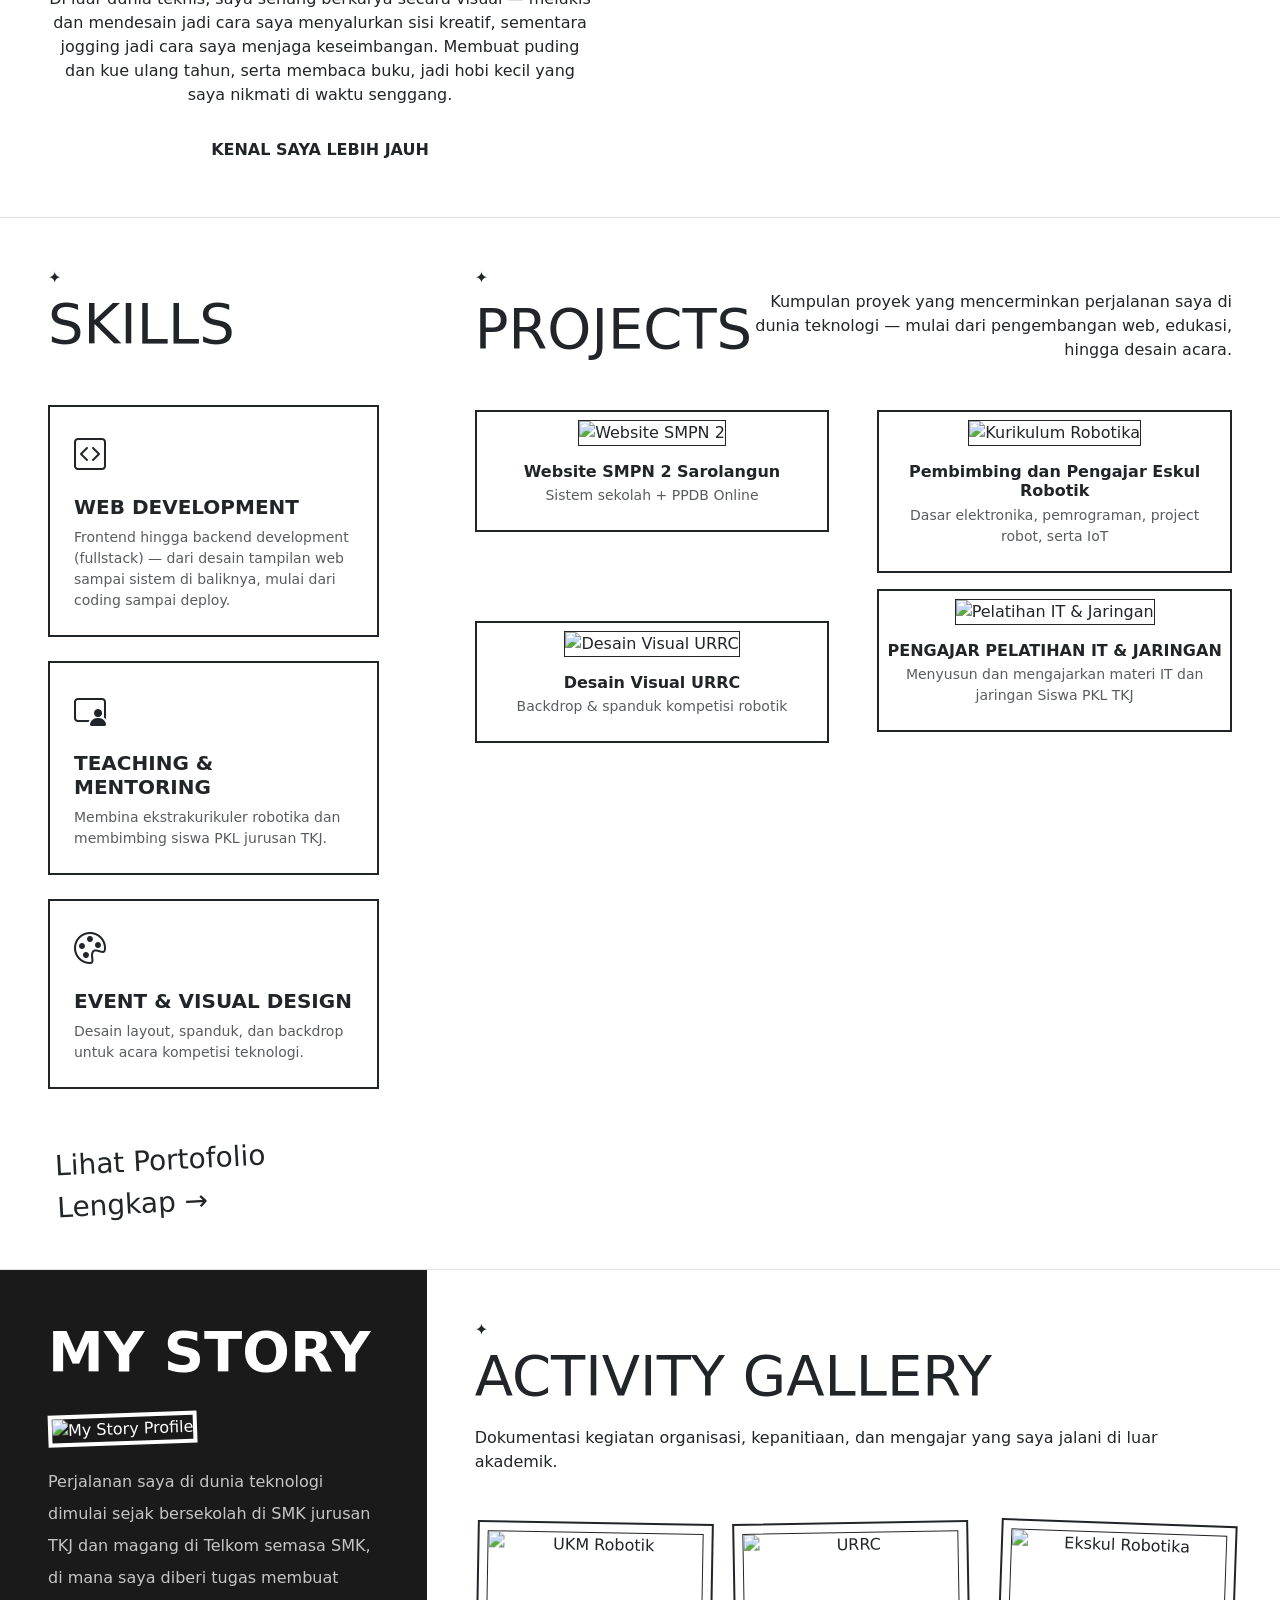
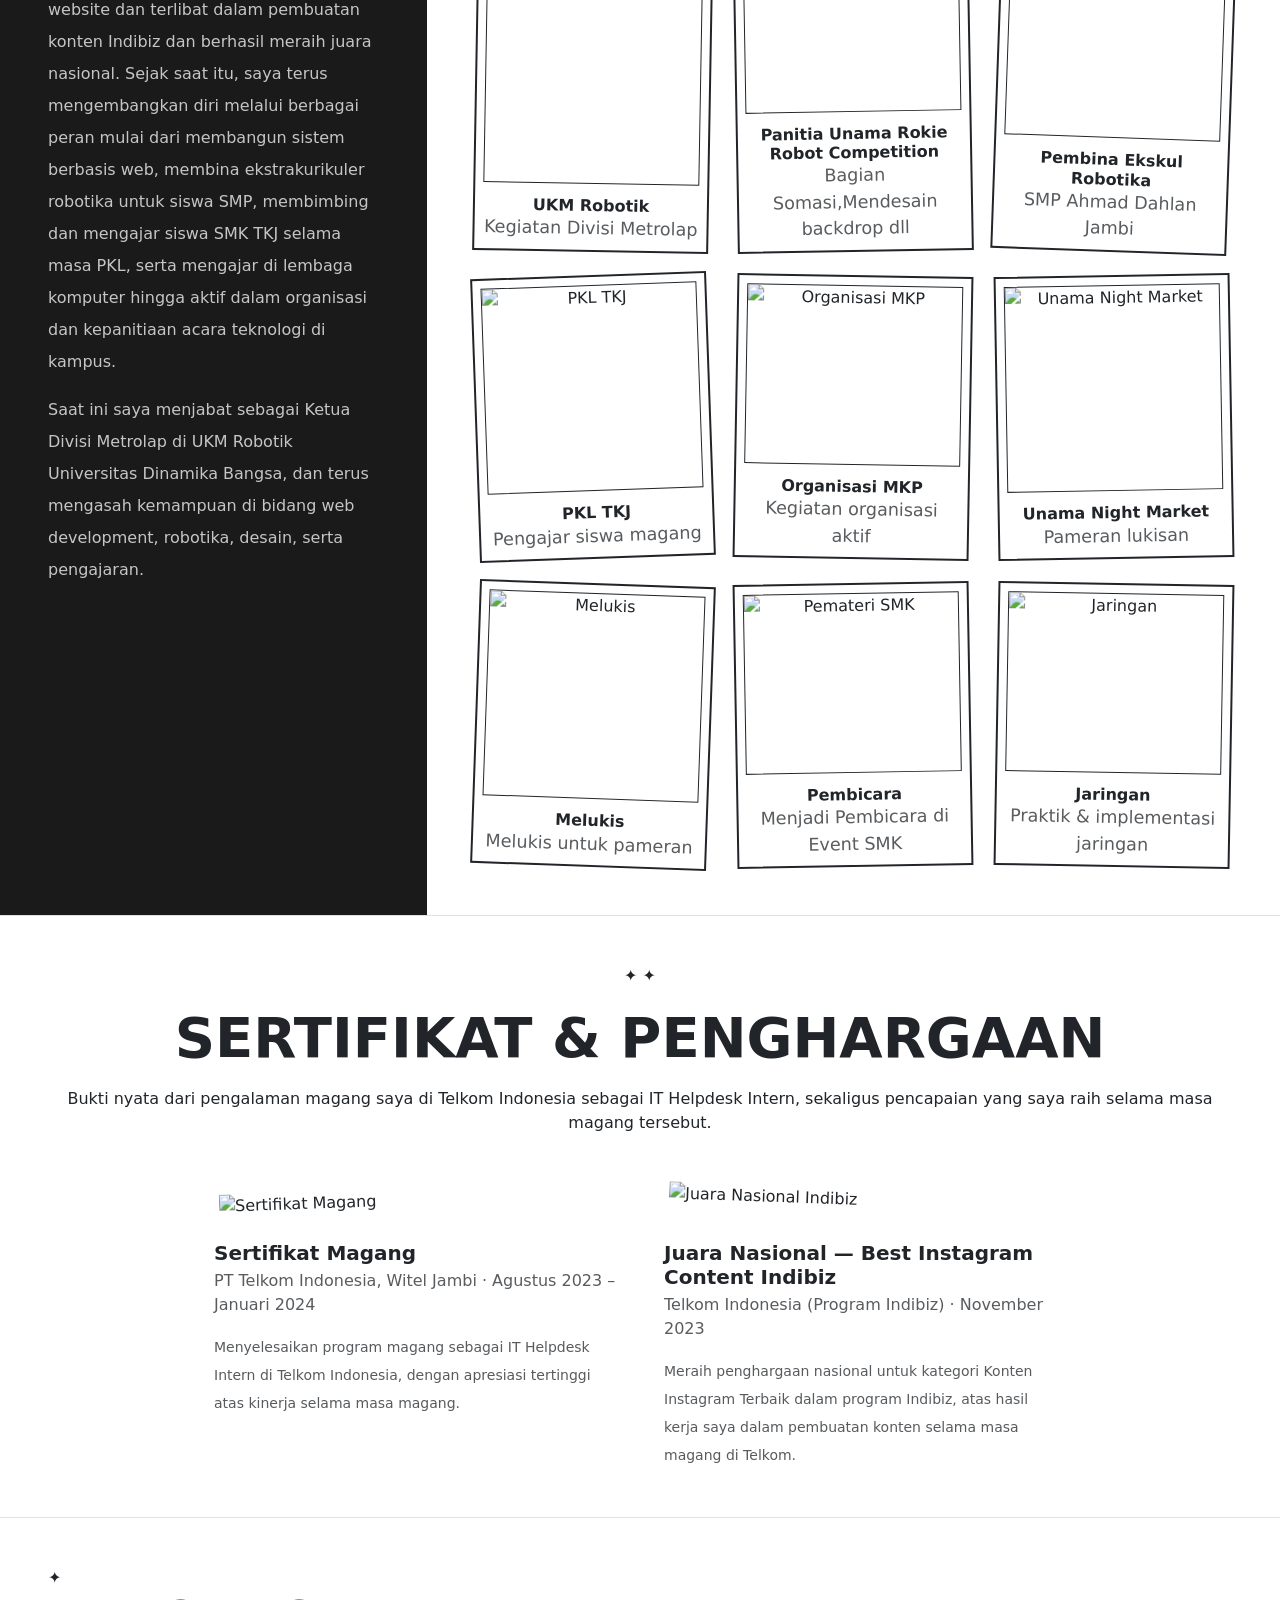
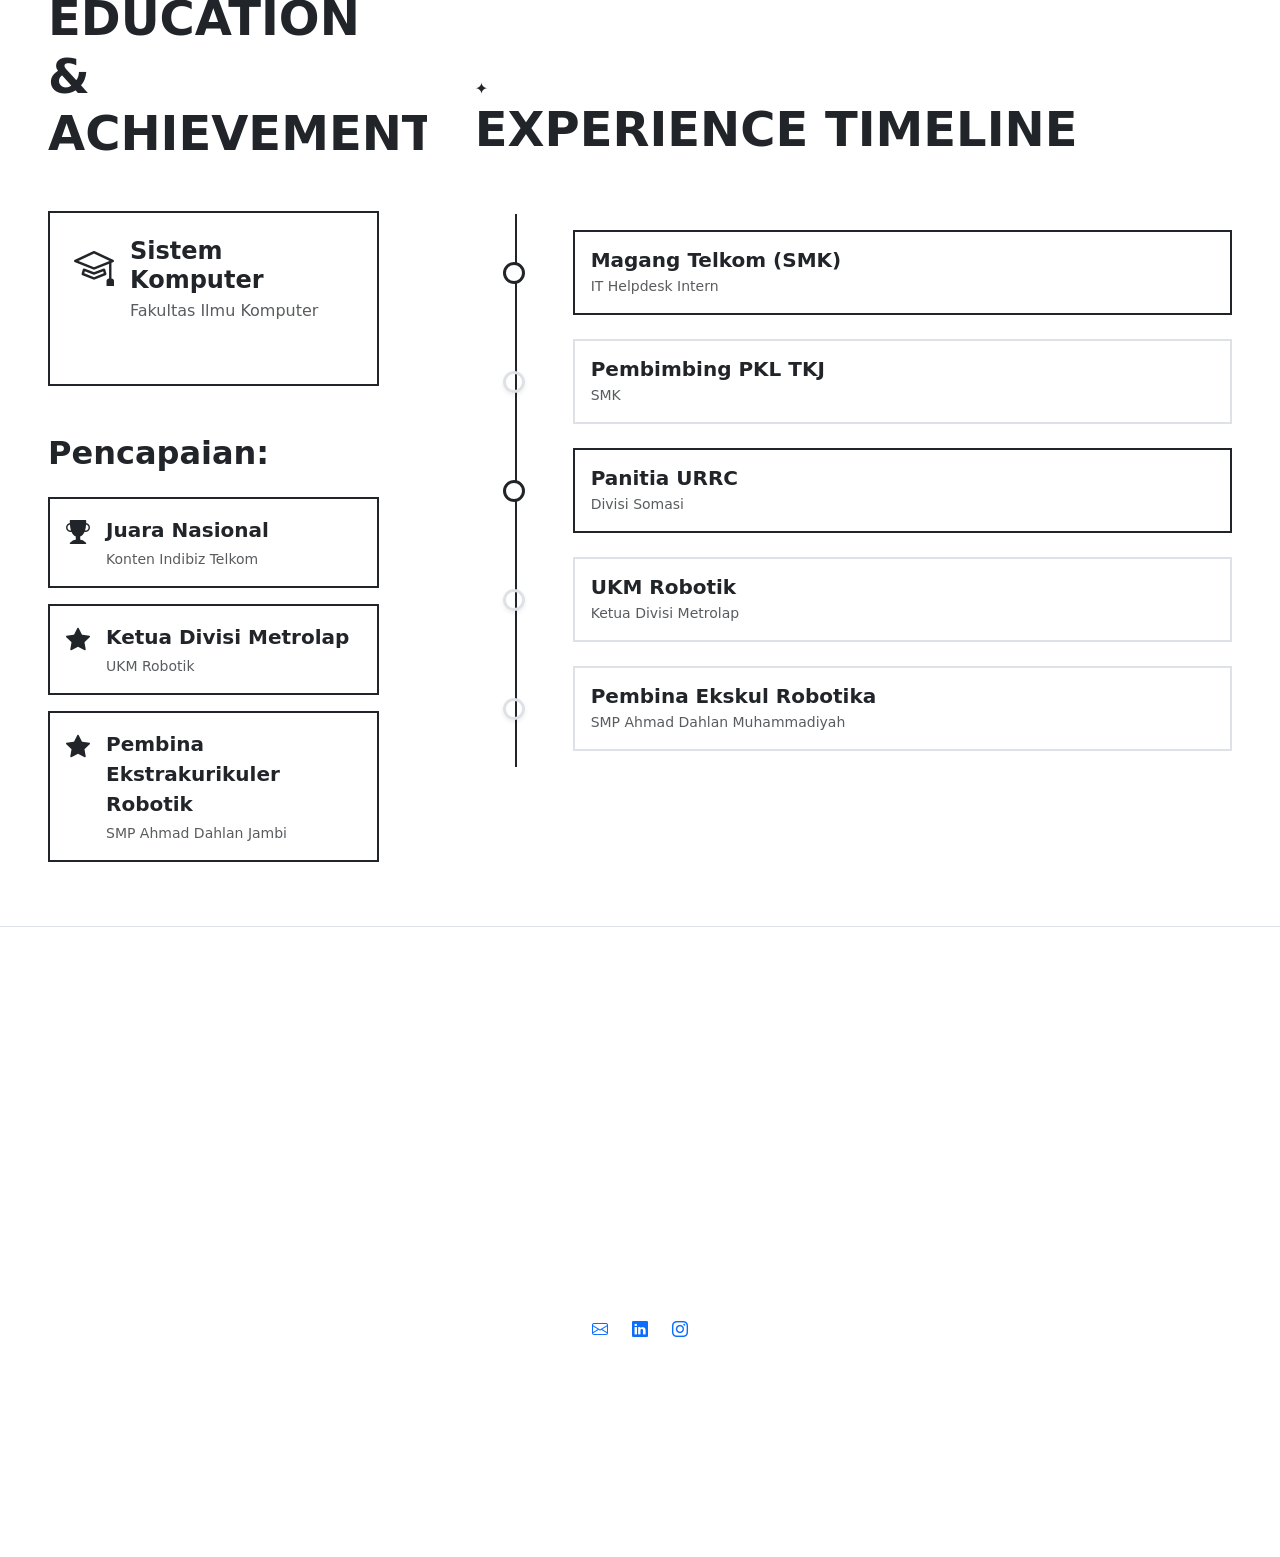
==== commit 4e160c85: "edit last" ====
--- a/web-portofolio/index.html
+++ b/web-portofolio/index.html
@@ -106,7 +106,7 @@
                     </div>
                 </div>
                 
-                <p class="mb-3 max-w-text">Saya Imas Susilawati, mahasiswa Sistem Komputer yang senang membangun hal-hal berbasis teknologi — dari kode, sistem, hingga robotika dan jaringan. Saat ini saya bekerja sebagai IT & Networking Instructor di PT. Kreasi Zetr Teknologi, sekaligus membina ekstrakurikuler robotika untuk siswa SMP dan memimpin Divisi Metrolap di UKM Robotik kampus. Di samping itu, saya juga menerima proyek freelance pembuatan website, sistem, hingga alat atau robot.</p>
+                <p class="mb-3 max-w-text">Saya Imas Susilawati, mahasiswi semester 5 jurusan Sistem Komputer yang senang membangun hal-hal berbasis teknologi — dari kode, sistem, hingga robotika dan jaringan. Saat ini saya bekerja sebagai IT & Networking Instructor di PT. Kreasi Zetr Teknologi, sekaligus membina ekstrakurikuler robotika untuk siswa SMP dan memimpin Divisi Metrolap di UKM Robotik kampus. Di samping itu, saya juga menerima proyek freelance pembuatan website, sistem, hingga alat atau robot.</p>
                 <p class="mb-3 max-w-text">Saya juga aktif mengikuti berbagai organisasi dan kepanitiaan di kampus, sebagai wadah untuk terus belajar berkolaborasi dan mengasah kepemimpinan di luar kelas.</p>
                 <p class="mb-4 max-w-text">Di luar dunia teknis, saya senang berkarya secara visual — melukis dan mendesain jadi cara saya menyalurkan sisi kreatif, sementara jogging jadi cara saya menjaga keseimbangan. Membuat puding dan kue ulang tahun, serta membaca buku, jadi hobi kecil yang saya nikmati di waktu senggang.</p>
                 
@@ -241,7 +241,6 @@
                     <img src="img/story.jpeg" alt="My Story Profile" class="img-fluid border border-4 border-white object-fit-cover w-100" style="height: 320px;">
                 </div>
                 
-                <p class="mb-3 max-w-text fs-6 opacity-75 lh-lg">Saya Imas Susilawati, mahasiswa Sistem Komputer di Fakultas Ilmu Komputer dengan ketertarikan besar pada pengembangan web, edukasi teknologi, dan pengembangan komunitas.</p>
                 <p class="mb-3 max-w-text fs-6 opacity-75 lh-lg">Perjalanan saya di dunia teknologi dimulai sejak bersekolah di SMK jurusan TKJ dan magang di Telkom semasa SMK, di mana saya diberi tugas membuat website dan terlibat dalam pembuatan konten Indibiz dan berhasil meraih juara nasional. Sejak saat itu, saya terus mengembangkan diri melalui berbagai peran mulai dari membangun sistem berbasis web, membina ekstrakurikuler robotika untuk siswa SMP, membimbing dan mengajar siswa SMK TKJ selama masa PKL, serta mengajar di lembaga komputer hingga aktif dalam organisasi dan kepanitiaan acara teknologi di kampus.</p>
                 <p class="mb-0 max-w-text fs-6 opacity-75 lh-lg">Saat ini saya menjabat sebagai Ketua Divisi Metrolap di UKM Robotik Universitas Dinamika Bangsa, dan terus mengasah kemampuan di bidang web development, robotika, desain, serta pengajaran.</p>
             </div>
@@ -267,22 +266,22 @@
                     <div class="col-6 col-md-4">
                         <div class="gallery-item bg-white p-2 border border-2 border-dark text-center h-100 d-flex flex-column project-polaroid" style="transform: rotate(-1deg);">
                             <img src="img/urrc.jpeg" alt="URRC" class="img-fluid border border-1 border-dark mb-2 flex-grow-1 object-fit-cover" style="height: 180px;">
-                            <h6 class="fw-bold mb-0 fs-6 mt-1">Pembina Eskul Robotika</h6>
-                            <small class="text-muted font-script-caption" style="font-size: 1.1rem;">SMP Ahmad Dahlan Jambi</small>
-                        </div>
-                    </div>
+                            <h6 class="fw-bold mb-0 fs-6 mt-1">Panitia Unama Rokie Robot Competition </h6>
+                            <small class="text-muted font-script-caption" style="font-size: 1.1rem;">Bagian Somasi,Mendesain backdrop dll</small>
+                        </div>
+                    </div>  
                     <div class="col-6 col-md-4">
                         <div class="gallery-item bg-white p-2 border border-2 border-dark text-center h-100 d-flex flex-column project-polaroid" style="transform: rotate(2deg);">
                             <img src="img/ahda.jpeg" alt="Ekskul Robotika" class="img-fluid border border-1 border-dark mb-2 flex-grow-1 object-fit-cover" style="height: 180px;">
-                            <h6 class="fw-bold mb-0 fs-6 mt-1">Ekskul Robotika</h6>
-                            <small class="text-muted font-script-caption" style="font-size: 1.1rem;">Sesi pembinaan siswa</small>
+                            <h6 class="fw-bold mb-0 fs-6 mt-1">Pembina Ekskul Robotika</h6>
+                            <small class="text-muted font-script-caption" style="font-size: 1.1rem;">SMP Ahmad Dahlan Jambi</small>
                         </div>
                     </div>
                     <div class="col-6 col-md-4">
                         <div class="gallery-item bg-white p-2 border border-2 border-dark text-center h-100 d-flex flex-column project-polaroid" style="transform: rotate(-2deg);">
                             <img src="img/ZR.jpeg" alt="PKL TKJ" class="img-fluid border border-1 border-dark mb-2 flex-grow-1 object-fit-cover" style="height: 180px;">
                             <h6 class="fw-bold mb-0 fs-6 mt-1">PKL TKJ</h6>
-                            <small class="text-muted font-script-caption" style="font-size: 1.1rem;">Pendampingan siswa magang</small>
+                            <small class="text-muted font-script-caption" style="font-size: 1.1rem;">Pengajar siswa magang</small>
                         </div>
                     </div>
                     <div class="col-6 col-md-4">
